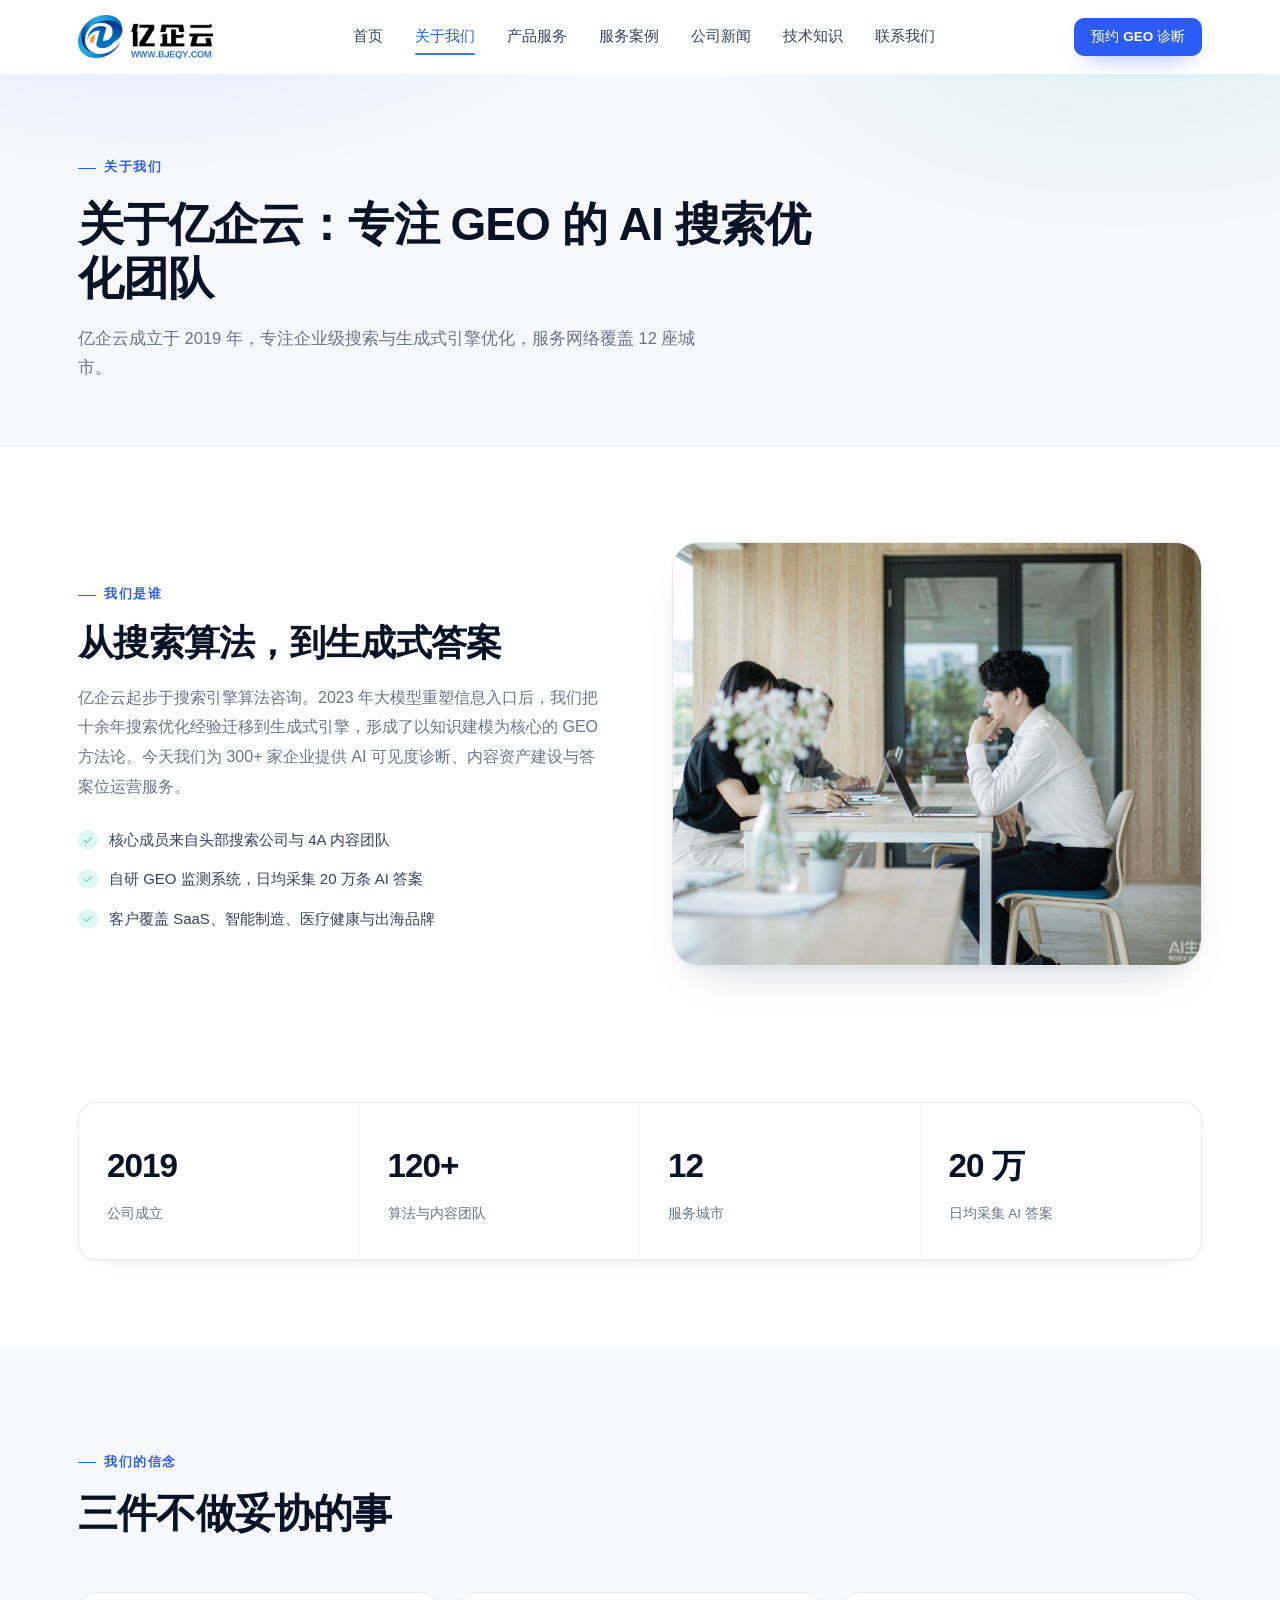
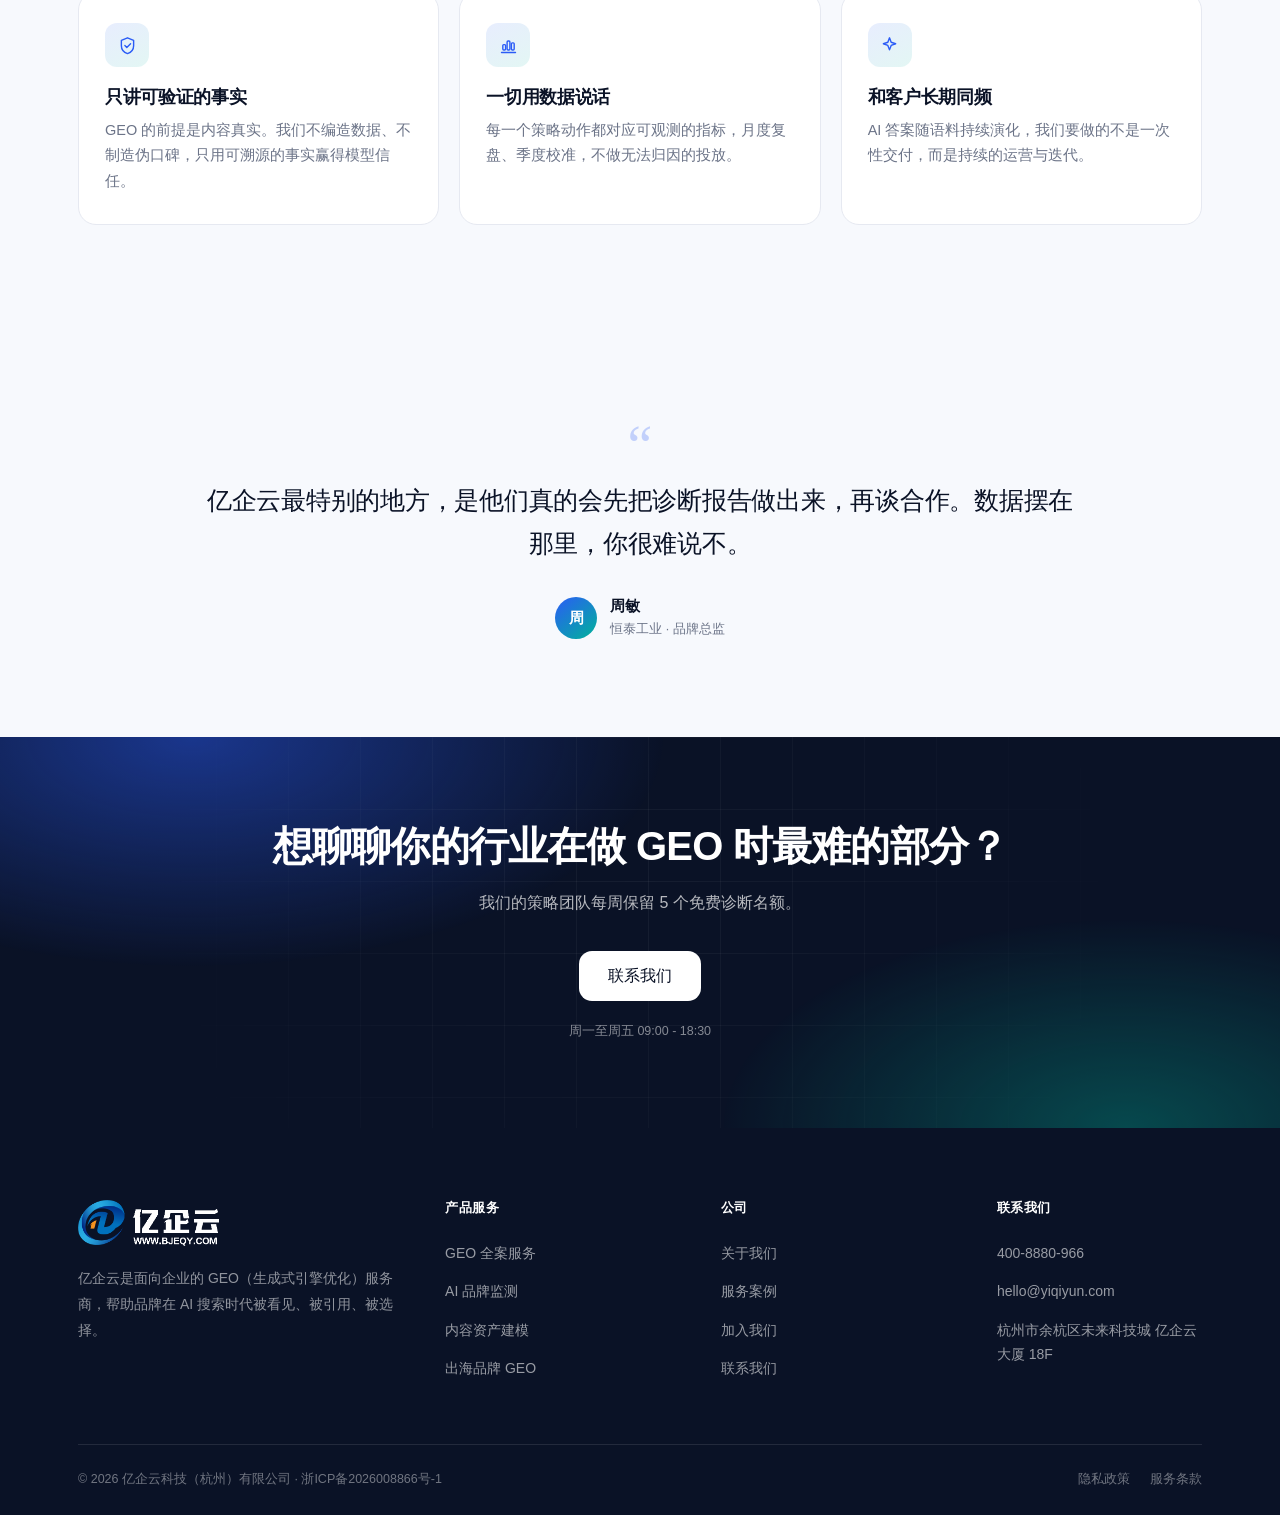
==== about/index.html @ 998fae6c "亿企云官网静态化版本（GitHub Pages 部署）" ====
<!DOCTYPE html>
<html lang="zh-CN" style="--primary: #2B5CF6; --accent: #00B39A;"><head>
<meta charset="utf-8">
<meta name="viewport" content="width=device-width, initial-scale=1">
<title>关于亿企云 - 专注 GEO 的 AI 搜索优化团队</title>
<meta name="description" content="亿企云成立于 2019 年，120+ 算法与内容专家，服务 300+ 企业与 12 座城市，自研 GEO 监测系统日均采集 20 万条 AI 答案。">
<meta name="theme-color" content="#0A1226">
<link rel="icon" type="image/png" href="../assets/img/favicon.png">
<link rel="apple-touch-icon" href="../assets/img/logo-mark.png">
<link rel="stylesheet" href="../assets/css/site.css">
<script src="../assets/js/base.js"></script>
<link rel="canonical" href="https://__GH_HOST__/yiqiyun-site/about/"><meta name="robots" content="index,follow,max-image-preview:large"><meta name="keywords" content="亿企云,GEO团队,AI搜索优化公司,生成式引擎优化服务商"><meta property="og:title" content="关于亿企云 - 专注 GEO 的 AI 搜索优化团队"><meta property="og:description" content="亿企云成立于 2019 年，120+ 算法与内容专家，服务 300+ 企业与 12 座城市，自研 GEO 监测系统日均采集 20 万条 AI 答案。"><meta property="og:type" content="website"><meta property="og:url" content="https://__GH_HOST__/yiqiyun-site/about/"><meta property="og:site_name" content="亿企云"><meta property="og:image" content="https://__GH_HOST__/yiqiyun-site/assets/img/logo-color.png"><meta name="twitter:card" content="summary_large_image"><script id="jsonld-org" type="application/ld+json">{"@context":"https://schema.org","@type":"Organization","@id":"https://__GH_HOST__/yiqiyun-site/#organization","name":"亿企云","url":"https://__GH_HOST__/yiqiyun-site/","logo":"https://__GH_HOST__/yiqiyun-site/assets/img/logo-mark.png","description":"亿企云是面向企业的 GEO（生成式引擎优化）服务商，帮助品牌在 AI 搜索时代被看见、被引用、被选择。","contactPoint":[{"@type":"ContactPoint","telephone":"+4008880966","contactType":"customer service","availableLanguage":["zh-CN"]}],"email":"hello@yiqiyun.com","address":{"@type":"PostalAddress","streetAddress":"杭州市余杭区未来科技城 亿企云大厦 18F","addressCountry":"CN"}}</script><script id="jsonld-breadcrumb" type="application/ld+json">{"@context":"https://schema.org","@type":"BreadcrumbList","itemListElement":[{"@type":"ListItem","position":1,"name":"首页","item":"https://__GH_HOST__/yiqiyun-site/"},{"@type":"ListItem","position":2,"name":"关于我们","item":"https://__GH_HOST__/yiqiyun-site/about/"}]}</script></head>
<body data-page="about">
  <div id="header"><header class="site-header" id="siteHeader">
      <div class="wrap header-inner">
        <a class="brand" href="/"><img class="brand-logo" src="/assets/img/logo-color.png" alt="亿企云"></a>
        <nav class="nav"><a href="/" class="">首页</a><a href="/about/" class="is-active">关于我们</a><a href="/services/" class="">产品服务</a><a href="/cases/" class="">服务案例</a><a href="/news/" class="">公司新闻</a><a href="/knowledge/" class="">技术知识</a><a href="/contact/" class="">联系我们</a></nav>
        <div class="header-cta">
          <a class="btn btn-primary btn-sm" href="/contact/">预约 GEO 诊断</a>
          <button class="nav-toggle" id="navToggle" aria-label="菜单"><span></span><span></span><span></span></button>
        </div>
      </div>
    </header>
    <div class="mobile-nav" id="mobileNav"><a href="/" class="">首页</a><a href="/about/" class="is-active">关于我们</a><a href="/services/" class="">产品服务</a><a href="/cases/" class="">服务案例</a><a href="/news/" class="">公司新闻</a><a href="/knowledge/" class="">技术知识</a><a href="/contact/" class="">联系我们</a></div></div>
  <main id="blocks"><section data-block-id="11" class="blk pagehead" data-type="pageHeader">
        <div class="wrap">
          <span class="eyebrow">关于我们</span>
          <h1>关于亿企云：专注 GEO 的 AI 搜索优化团队</h1>
          <p>亿企云成立于 2019 年，专注企业级搜索与生成式引擎优化，服务网络覆盖 12 座城市。</p>
        </div>
      </section><section data-block-id="12" class="blk section" data-type="textImage">
        <div class="wrap">
          <div class="split reveal is-reverse in">
            <div class="text">
              <span class="eyebrow">我们是谁</span>
              <h2>从搜索算法，到生成式答案</h2>
              <p class="body">亿企云起步于搜索引擎算法咨询。2023 年大模型重塑信息入口后，我们把十余年搜索优化经验迁移到生成式引擎，形成了以知识建模为核心的 GEO 方法论。今天我们为 300+ 家企业提供 AI 可见度诊断、内容资产建设与答案位运营服务。</p>
              <ul class="checks"><li><span class="tick"><svg class="" viewBox="0 0 24 24" fill="none" stroke="currentColor" stroke-width="1.6" stroke-linecap="round" stroke-linejoin="round" aria-hidden="true"><path d="m5 12.6 4.6 4.4L19 7.6"></path></svg></span><span>核心成员来自头部搜索公司与 4A 内容团队</span></li><li><span class="tick"><svg class="" viewBox="0 0 24 24" fill="none" stroke="currentColor" stroke-width="1.6" stroke-linecap="round" stroke-linejoin="round" aria-hidden="true"><path d="m5 12.6 4.6 4.4L19 7.6"></path></svg></span><span>自研 GEO 监测系统，日均采集 20 万条 AI 答案</span></li><li><span class="tick"><svg class="" viewBox="0 0 24 24" fill="none" stroke="currentColor" stroke-width="1.6" stroke-linecap="round" stroke-linejoin="round" aria-hidden="true"><path d="m5 12.6 4.6 4.4L19 7.6"></path></svg></span><span>客户覆盖 SaaS、智能制造、医疗健康与出海品牌</span></li></ul>
              
            </div>
            <div class="media"><img src="/assets/img/about.jpg" alt="从搜索算法，到生成式答案" loading="lazy" decoding="async"></div>
          </div>
        </div>
      </section><section data-block-id="13" class="blk metrics"><div class="wrap"><div class="metrics-grid reveal in">
          <div class="m"><div class="v">2019</div><div class="l">公司成立</div></div><div class="m"><div class="v">120+</div><div class="l">算法与内容团队</div></div><div class="m"><div class="v">12</div><div class="l">服务城市</div></div><div class="m"><div class="v">20 万</div><div class="l">日均采集 AI 答案</div></div>
        </div></div></section><section data-block-id="14" class="blk section section--soft" data-type="features">
        <div class="wrap">
          <div class="section-head reveal in">
      <span class="eyebrow">我们的信念</span>
      <h2 class="section-title">三件不做妥协的事</h2>
      
    </div>
          <div class="feature-grid reveal in" data-cols="3">
            <div class="card">
              <div class="ic-box"><svg class="" viewBox="0 0 24 24" fill="none" stroke="currentColor" stroke-width="1.6" stroke-linecap="round" stroke-linejoin="round" aria-hidden="true"><path d="M12 3.2l7 3v6c0 4.2-2.9 7.6-7 9-4.1-1.4-7-4.8-7-9v-6l7-3Z"></path><path d="m9 12 2.2 2.2L15.5 10"></path></svg></div>
              <h3>只讲可验证的事实</h3>
              <p>GEO 的前提是内容真实。我们不编造数据、不制造伪口碑，只用可溯源的事实赢得模型信任。</p>
            </div><div class="card">
              <div class="ic-box"><svg class="" viewBox="0 0 24 24" fill="none" stroke="currentColor" stroke-width="1.6" stroke-linecap="round" stroke-linejoin="round" aria-hidden="true"><path d="M4 20h16"></path><rect x="5.5" y="11" width="3.2" height="6.2" rx="1.1"></rect><rect x="10.4" y="6.8" width="3.2" height="10.4" rx="1.1"></rect><rect x="15.3" y="9" width="3.2" height="8.2" rx="1.1"></rect></svg></div>
              <h3>一切用数据说话</h3>
              <p>每一个策略动作都对应可观测的指标，月度复盘、季度校准，不做无法归因的投放。</p>
            </div><div class="card">
              <div class="ic-box"><svg class="" viewBox="0 0 24 24" fill="none" stroke="currentColor" stroke-width="1.6" stroke-linecap="round" stroke-linejoin="round" aria-hidden="true"><path d="M12 3.2l1.9 5.1L19 10l-5.1 1.9L12 17l-1.9-5.1L5 10l5.1-1.7L12 3.2Z"></path></svg></div>
              <h3>和客户长期同频</h3>
              <p>AI 答案随语料持续演化，我们要做的不是一次性交付，而是持续的运营与迭代。</p>
            </div>
          </div>
        </div>
      </section><section data-block-id="15" class="blk section section--soft" data-type="testimonial">
        <div class="wrap">
          <div class="quote-block reveal in">
            <div class="mark">“</div>
            <blockquote>亿企云最特别的地方，是他们真的会先把诊断报告做出来，再谈合作。数据摆在那里，你很难说不。</blockquote>
            <div class="who">
              <span class="avatar">周</span>
              <div><div class="n">周敏</div><div class="r">恒泰工业 · 品牌总监</div></div>
            </div>
          </div>
        </div>
      </section><section data-block-id="16" class="blk cta-band" data-type="cta">
        <div class="wrap"><div class="cta-inner reveal in">
          <h2>想聊聊你的行业在做 GEO 时最难的部分？</h2>
          <p>我们的策略团队每周保留 5 个免费诊断名额。</p>
          <div class="act"><a class="btn btn-dark btn-lg" href="/contact/">联系我们</a></div>
          <div class="note">周一至周五 09:00 - 18:30</div>
        </div></div>
      </section></main>
  <div id="footer"><footer class="site-footer">
      <div class="wrap">
        <div class="footer-top">
          <div>
            <a class="brand" href="/">
              <img class="brand-logo brand-logo-footer" src="/assets/img/logo-white.png" alt="亿企云">
            </a>
            <p class="footer-desc">亿企云是面向企业的 GEO（生成式引擎优化）服务商，帮助品牌在 AI 搜索时代被看见、被引用、被选择。</p>
          </div>
          <div class="footer-col">
            <h4>产品服务</h4>
            <a href="/services/">GEO 全案服务</a><a href="/services/">AI 品牌监测</a><a href="/services/">内容资产建模</a><a href="/services/">出海品牌 GEO</a>
          </div><div class="footer-col">
            <h4>公司</h4>
            <a href="/about/">关于我们</a><a href="/cases/">服务案例</a><a href="/about/">加入我们</a><a href="/contact/">联系我们</a>
          </div>
          <div class="footer-col">
            <h4>联系我们</h4>
            <span>400-8880-966</span>
            <span>hello@yiqiyun.com</span>
            <span>杭州市余杭区未来科技城 亿企云大厦 18F</span>
          </div>
        </div>
        <div class="footer-bottom">
          <span>© 2026 亿企云科技（杭州）有限公司  · 浙ICP备2026008866号-1</span>
          <div class="links"><a href="#">隐私政策</a><a href="#">服务条款</a></div>
        </div>
      </div>
    </footer></div>
  <script src="../assets/js/data-static.js"></script>
  <script src="../assets/js/cloud.js"></script>
  <script src="../assets/js/blocks.js"></script>
  <script src="../assets/js/site.js"></script>


</body></html>
---- assets/css/site.css ----
/* 亿企云 · 站点样式
   Design tokens → layout → components → blocks → responsive */

*, *::before, *::after { box-sizing: border-box; }

:root {
  --primary: #2B5CF6;
  --accent: #00B39A;
  --ink: #0A1226;
  --ink-2: #39425A;
  --ink-3: #6C7488;
  --ink-4: #9AA1B2;
  --line: #E6E9F1;
  --line-2: #EFF2F8;
  --bg: #FFFFFF;
  --bg-2: #F7F9FD;
  --bg-3: #0A1226;
  --radius: 18px;
  --radius-sm: 12px;
  --radius-lg: 26px;
  --shadow-sm: 0 1px 2px rgba(10, 18, 38, .04), 0 8px 24px -16px rgba(10, 18, 38, .16);
  --shadow-md: 0 2px 6px rgba(10, 18, 38, .04), 0 24px 48px -28px rgba(10, 18, 38, .24);
  --maxw: 1180px;
  --ease: cubic-bezier(.22, .61, .36, 1);
  --font: -apple-system, BlinkMacSystemFont, "Segoe UI", "PingFang SC", "HarmonyOS Sans SC", "Hiragino Sans GB", "Microsoft YaHei", "Source Han Sans SC", sans-serif;
}

html { -webkit-text-size-adjust: 100%; scroll-behavior: smooth; }

body {
  margin: 0;
  font-family: var(--font);
  color: var(--ink);
  background: var(--bg);
  font-size: 16px;
  line-height: 1.75;
  -webkit-font-smoothing: antialiased;
  text-rendering: optimizeLegibility;
}

img { max-width: 100%; display: block; }
a { color: inherit; text-decoration: none; }
button { font-family: inherit; }
h1, h2, h3, h4 { margin: 0; font-weight: 600; letter-spacing: -.02em; line-height: 1.18; }
p { margin: 0; }
ul { margin: 0; padding: 0; list-style: none; }

::selection { background: rgba(43, 92, 246, .16); }

.wrap { width: 100%; max-width: var(--maxw); margin: 0 auto; padding: 0 28px; }

/* ---------- header ---------- */
.site-header {
  position: fixed; top: 0; left: 0; right: 0; z-index: 90;
  height: 74px;
  display: flex; align-items: center;
  background: rgba(255, 255, 255, .72);
  backdrop-filter: saturate(180%) blur(18px);
  -webkit-backdrop-filter: saturate(180%) blur(18px);
  border-bottom: 1px solid transparent;
  transition: border-color .3s var(--ease), background .3s var(--ease), height .3s var(--ease);
}
.site-header.is-scrolled { border-bottom-color: var(--line); height: 66px; }
.header-inner { display: flex; align-items: center; justify-content: space-between; gap: 24px; width: 100%; }

.brand { display: flex; align-items: center; gap: 11px; }
.brand-logo { height: 44px; width: auto; display: block; }
@media (max-width: 640px) { .brand-logo { height: 34px; } }
.brand-mark {
  width: 36px; height: 36px; border-radius: 11px; flex: 0 0 auto;
  display: grid; place-items: center;
  background: linear-gradient(135deg, var(--primary), #5C86FF 55%, var(--accent));
  color: #fff; font-size: 17px; font-weight: 700; letter-spacing: -.04em;
  box-shadow: 0 6px 18px -8px rgba(43, 92, 246, .8);
}
.brand-mark img { width: 100%; height: 100%; object-fit: cover; border-radius: 11px; }
.brand-text { display: flex; flex-direction: column; line-height: 1.2; }
.brand-name { font-size: 17px; font-weight: 650; letter-spacing: .01em; }
.brand-sub { font-size: 10.5px; letter-spacing: .22em; color: var(--ink-4); text-transform: uppercase; }

.nav { display: flex; align-items: center; gap: 4px; }
.nav a {
  position: relative; padding: 8px 14px; border-radius: 9px;
  font-size: 14.5px; color: var(--ink-2); transition: color .2s, background .2s;
}
.nav a:hover { color: var(--ink); background: rgba(10, 18, 38, .045); }
.nav a.is-active { color: var(--primary); font-weight: 550; }
.nav a.is-active::after {
  content: ""; position: absolute; left: 14px; right: 14px; bottom: 2px; height: 2px;
  background: var(--primary); border-radius: 2px; opacity: .85;
}
.header-cta { display: flex; align-items: center; gap: 10px; }

.btn {
  --btn-bg: var(--primary);
  display: inline-flex; align-items: center; justify-content: center; gap: 8px;
  height: 44px; padding: 0 22px; border-radius: 11px; border: 1px solid transparent;
  font-size: 14.5px; font-weight: 550; cursor: pointer; white-space: nowrap;
  transition: transform .2s var(--ease), box-shadow .25s var(--ease), background .2s, color .2s, border-color .2s;
}
.btn svg { width: 16px; height: 16px; }
.btn-primary {
  background: var(--primary); color: #fff;
  box-shadow: 0 10px 24px -14px color-mix(in srgb, var(--primary) 90%, transparent);
}
.btn-primary:hover { transform: translateY(-1px); box-shadow: 0 14px 30px -14px color-mix(in srgb, var(--primary) 90%, transparent); filter: brightness(1.05); }
.btn-ghost { background: #fff; color: var(--ink); border-color: var(--line); }
.btn-ghost:hover { border-color: #C9D1E4; transform: translateY(-1px); box-shadow: var(--shadow-sm); }
.btn-dark { background: #fff; color: var(--ink); }
.btn-dark:hover { transform: translateY(-1px); }
.btn-sm { height: 38px; padding: 0 16px; font-size: 13.5px; border-radius: 10px; }
.btn-lg { height: 50px; padding: 0 28px; font-size: 15.5px; border-radius: 13px; }

.nav-toggle { display: none; width: 40px; height: 40px; border-radius: 10px; border: 1px solid var(--line); background: #fff; }
.nav-toggle span { display: block; width: 16px; height: 1.5px; background: var(--ink); margin: 4px auto; border-radius: 2px; transition: .25s; }

.mobile-nav {
  position: fixed; inset: 74px 0 auto 0; z-index: 89;
  background: #fff; border-bottom: 1px solid var(--line);
  padding: 12px 28px 24px; display: none;
}
.mobile-nav a { display: block; padding: 13px 0; border-bottom: 1px solid var(--line-2); font-size: 16px; color: var(--ink-2); }
.mobile-nav.is-open { display: block; }

/* ---------- page shell ---------- */
main { padding-top: 74px; min-height: 60vh; }

.blk { position: relative; }
.section { padding: 96px 0; }
.section--tight { padding: 64px 0; }
.section--soft { background: var(--bg-2); }

.eyebrow {
  display: inline-flex; align-items: center; gap: 8px;
  font-size: 12.5px; font-weight: 600; letter-spacing: .12em; text-transform: uppercase;
  color: var(--primary);
}
.eyebrow::before { content: ""; width: 18px; height: 1.5px; background: var(--primary); border-radius: 2px; }

.section-head { max-width: 720px; margin-bottom: 56px; }
.section-head.is-center { margin-left: auto; margin-right: auto; text-align: center; }
.section-head.is-center .eyebrow { justify-content: center; }
.section-title { font-size: clamp(28px, 3.1vw, 40px); margin-top: 16px; }
.section-desc { margin-top: 16px; color: var(--ink-3); font-size: 16.5px; line-height: 1.8; }

.grad {
  background: linear-gradient(100deg, var(--primary) 10%, #6E8CFF 45%, var(--accent) 92%);
  -webkit-background-clip: text; background-clip: text; color: transparent;
}

/* ---------- page header ---------- */
.pagehead {
  padding: 76px 0 64px;
  background:
    radial-gradient(720px 320px at 12% -30%, rgba(43, 92, 246, .10), transparent 70%),
    radial-gradient(620px 300px at 88% -10%, rgba(0, 179, 154, .10), transparent 70%),
    var(--bg-2);
  border-bottom: 1px solid var(--line-2);
}
.pagehead h1 { font-size: clamp(30px, 4vw, 46px); margin-top: 18px; max-width: 760px; }
.pagehead p { margin-top: 18px; color: var(--ink-3); font-size: 16.5px; max-width: 640px; }

/* ---------- hero ---------- */
.hero {
  padding: 92px 0 96px;
  overflow: hidden;
  background:
    radial-gradient(900px 480px at 78% -12%, rgba(43, 92, 246, .13), transparent 68%),
    radial-gradient(700px 420px at 6% 8%, rgba(0, 179, 154, .10), transparent 66%),
    linear-gradient(180deg, #FBFCFF 0%, #FFFFFF 72%);
}
.hero::before {
  content: ""; position: absolute; inset: 0;
  background-image: linear-gradient(to right, rgba(10, 18, 38, .045) 1px, transparent 1px),
                    linear-gradient(to bottom, rgba(10, 18, 38, .045) 1px, transparent 1px);
  background-size: 68px 68px;
  mask-image: radial-gradient(circle at 50% 0%, #000 0%, transparent 72%);
  -webkit-mask-image: radial-gradient(circle at 50% 0%, #000 0%, transparent 72%);
  pointer-events: none;
}
.hero-grid { position: relative; display: grid; grid-template-columns: 1.04fr .96fr; gap: 56px; align-items: center; }
.hero-copy { max-width: 600px; }

.pill {
  display: inline-flex; align-items: center; gap: 9px;
  height: 32px; padding: 0 14px 0 10px; border-radius: 999px;
  background: #fff; border: 1px solid var(--line); box-shadow: var(--shadow-sm);
  font-size: 12.5px; font-weight: 550; color: var(--ink-2); letter-spacing: .02em;
}
.pill i {
  width: 7px; height: 7px; border-radius: 50%; background: var(--accent);
  box-shadow: 0 0 0 4px rgba(0, 179, 154, .14);
}

.hero h1 { font-size: clamp(36px, 5vw, 62px); margin: 24px 0 0; letter-spacing: -.032em; }
.hero h1 .grad { display: inline-block; }
.hero .lead { margin-top: 22px; font-size: 17.5px; line-height: 1.8; color: var(--ink-3); max-width: 540px; }
.hero-actions { display: flex; flex-wrap: wrap; gap: 12px; margin-top: 34px; }
.hero-tags { display: flex; flex-wrap: wrap; gap: 20px; margin-top: 34px; }
.hero-tags li { display: flex; align-items: center; gap: 7px; font-size: 13.5px; color: var(--ink-3); }
.hero-tags svg { width: 15px; height: 15px; color: var(--accent); }

.hero-art { position: relative; }
.hero-art .frame {
  position: relative; border-radius: var(--radius-lg); overflow: hidden;
  border: 1px solid rgba(255, 255, 255, .7);
  box-shadow: 0 40px 80px -50px rgba(10, 18, 38, .5), 0 2px 10px rgba(10, 18, 38, .05);
  background: linear-gradient(160deg, #EDF1FF, #E6F7F4);
  aspect-ratio: 4 / 3.35;
}
.hero-art .frame img { width: 100%; height: 100%; object-fit: cover; }
.hero-art .float {
  position: absolute; background: rgba(255, 255, 255, .92); backdrop-filter: blur(10px);
  border: 1px solid rgba(255, 255, 255, .9); border-radius: 14px; padding: 12px 15px;
  box-shadow: var(--shadow-md); display: flex; gap: 11px; align-items: center;
}
.hero-art .float .k { font-size: 11px; color: var(--ink-4); letter-spacing: .02em; }
.hero-art .float .v { font-size: 15px; font-weight: 650; letter-spacing: -.01em; }
.hero-art .float .dot { width: 34px; height: 34px; border-radius: 10px; display: grid; place-items: center; background: rgba(43, 92, 246, .1); color: var(--primary); }
.hero-art .float .dot svg { width: 17px; height: 17px; }
.hero-art .float-a { left: -22px; bottom: 34px; }
.hero-art .float-b { right: -14px; top: 30px; }

.hero.is-centered { text-align: center; }
.hero.is-centered .hero-copy { margin: 0 auto; max-width: 780px; }
.hero.is-centered .hero .lead { margin-left: auto; margin-right: auto; }
.hero.is-centered .hero-actions, .hero.is-centered .hero-tags { justify-content: center; }

/* ---------- metrics ---------- */
.metrics { padding: 40px 0 88px; }
.metrics-grid {
  display: grid; grid-template-columns: repeat(4, 1fr);
  border: 1px solid var(--line); border-radius: var(--radius); background: #fff;
  box-shadow: var(--shadow-sm); overflow: hidden;
}
.metrics-grid .m { padding: 34px 28px; border-right: 1px solid var(--line-2); }
.metrics-grid .m:last-child { border-right: 0; }
.metrics-grid .v { font-size: clamp(26px, 2.6vw, 34px); font-weight: 650; letter-spacing: -.03em; font-variant-numeric: tabular-nums; }
.metrics-grid .l { margin-top: 6px; font-size: 13.5px; color: var(--ink-3); }

/* ---------- features ---------- */
.feature-grid { display: grid; gap: 20px; grid-template-columns: repeat(3, 1fr); }
.feature-grid[data-cols="2"] { grid-template-columns: repeat(2, 1fr); }
.feature-grid[data-cols="4"] { grid-template-columns: repeat(4, 1fr); }
.card {
  padding: 30px 26px; border-radius: var(--radius); border: 1px solid var(--line);
  background: #fff; transition: transform .3s var(--ease), box-shadow .3s var(--ease), border-color .3s;
}
.card:hover { transform: translateY(-4px); box-shadow: var(--shadow-md); border-color: #DCE3F2; }
.card .ic-box {
  width: 44px; height: 44px; border-radius: 12px; display: grid; place-items: center;
  background: linear-gradient(150deg, rgba(43, 92, 246, .11), rgba(0, 179, 154, .11));
  color: var(--primary); margin-bottom: 20px;
}
.card .ic-box svg { width: 21px; height: 21px; }
.card h3 { font-size: 17.5px; }
.card p { margin-top: 10px; color: var(--ink-3); font-size: 14.5px; line-height: 1.75; }

/* ---------- text + image ---------- */
.split { display: grid; grid-template-columns: 1fr 1fr; gap: 64px; align-items: center; }
.split .media {
  border-radius: var(--radius-lg); overflow: hidden; border: 1px solid var(--line);
  background: linear-gradient(160deg, #EEF2FF, #E7F7F3); aspect-ratio: 5 / 4;
  box-shadow: var(--shadow-md);
}
.split .media img { width: 100%; height: 100%; object-fit: cover; }
.split h2 { font-size: clamp(26px, 2.9vw, 36px); margin-top: 16px; }
.split .body { margin-top: 18px; color: var(--ink-3); font-size: 16px; line-height: 1.85; }
.split .checks { margin-top: 26px; display: grid; gap: 13px; }
.split .checks li { display: flex; gap: 11px; align-items: flex-start; font-size: 15px; color: var(--ink-2); }
.split .checks .tick {
  flex: 0 0 auto; width: 20px; height: 20px; border-radius: 50%; margin-top: 3px;
  display: grid; place-items: center; background: rgba(0, 179, 154, .12); color: var(--accent);
}
.split .checks .tick svg { width: 12px; height: 12px; }
.split .foot { margin-top: 30px; }
.split.is-reverse .media { order: 2; }

/* ---------- process ---------- */
.steps { display: grid; grid-template-columns: repeat(4, 1fr); gap: 22px; counter-reset: st; }
.step { position: relative; padding: 28px 24px; border-radius: var(--radius); background: #fff; border: 1px solid var(--line); }
.step .num {
  width: 34px; height: 34px; border-radius: 10px; display: grid; place-items: center;
  font-size: 13.5px; font-weight: 650; color: #fff; background: var(--ink); margin-bottom: 18px;
  font-variant-numeric: tabular-nums;
}
.step:nth-child(2) .num { background: color-mix(in srgb, var(--ink) 82%, var(--primary)); }
.step:nth-child(3) .num { background: color-mix(in srgb, var(--ink) 62%, var(--primary)); }
.step:nth-child(4) .num { background: var(--primary); }
.step h3 { font-size: 16px; }
.step p { margin-top: 9px; font-size: 14px; color: var(--ink-3); line-height: 1.7; }

/* ---------- cases ---------- */
.case-grid { display: grid; grid-template-columns: repeat(3, 1fr); gap: 22px; }
.case {
  border-radius: var(--radius); border: 1px solid var(--line); background: #fff; overflow: hidden;
  display: flex; flex-direction: column; transition: transform .3s var(--ease), box-shadow .3s var(--ease), border-color .3s;
}
.case:hover { transform: translateY(-4px); box-shadow: var(--shadow-md); border-color: #DCE3F2; }
.case .cover {
  position: relative; aspect-ratio: 16 / 9.4; overflow: hidden;
  background: linear-gradient(135deg, #E8EDFF, #E3F6F2);
  display: grid; place-items: center;
}
.case .cover img { width: 100%; height: 100%; object-fit: cover; }
.case .cover .initial { font-size: 44px; font-weight: 700; letter-spacing: -.05em; color: rgba(43, 92, 246, .3); }
.case .cover .tagchip {
  position: absolute; left: 14px; top: 14px; height: 26px; padding: 0 11px; border-radius: 999px;
  background: rgba(255, 255, 255, .92); backdrop-filter: blur(8px);
  font-size: 11.5px; font-weight: 600; color: var(--ink-2); display: inline-flex; align-items: center;
  letter-spacing: .02em;
}
.case .body { padding: 22px 22px 24px; display: flex; flex-direction: column; flex: 1; }
.case h3 { font-size: 17px; }
.case p { margin-top: 9px; font-size: 14px; color: var(--ink-3); line-height: 1.7; flex: 1; }
.case .metric { display: flex; align-items: baseline; gap: 9px; margin-top: 20px; padding-top: 18px; border-top: 1px solid var(--line-2); }
.case .metric b { font-size: 22px; letter-spacing: -.02em; color: var(--primary); font-variant-numeric: tabular-nums; }
.case .metric span { font-size: 12.5px; color: var(--ink-4); }

/* ---------- 文章列表 ---------- */
.article-grid { display: grid; grid-template-columns: repeat(3, 1fr); gap: 22px; }
.article-card {
  border-radius: var(--radius); border: 1px solid var(--line); background: #fff; overflow: hidden;
  display: flex; flex-direction: column; transition: transform .3s var(--ease), box-shadow .3s var(--ease), border-color .3s;
}
.article-card:hover { transform: translateY(-4px); box-shadow: var(--shadow-md); border-color: #DCE3F2; }
.article-card .ac-cover {
  position: relative; aspect-ratio: 16 / 9; overflow: hidden;
  background: linear-gradient(135deg, #E8EDFF, #E3F6F2);
  display: grid; place-items: center;
}
.article-card .ac-cover img { width: 100%; height: 100%; object-fit: cover; transition: transform .5s var(--ease); }
.article-card:hover .ac-cover img { transform: scale(1.04); }
.article-card .ac-ph { font-size: 15px; font-weight: 650; letter-spacing: .08em; color: rgba(43, 92, 246, .45); }
.article-card .ac-body { padding: 20px 22px 22px; display: flex; flex-direction: column; flex: 1; }
.ac-meta { display: flex; align-items: center; gap: 10px; }
.ac-tag {
  height: 24px; padding: 0 10px; border-radius: 999px; display: inline-flex; align-items: center;
  background: rgba(43, 92, 246, .08); color: var(--primary); font-size: 11.5px; font-weight: 600;
}
.ac-date { font-size: 12px; color: var(--ink-4); font-variant-numeric: tabular-nums; }
.article-card .ac-title { margin-top: 12px; font-size: 16.5px; line-height: 1.5; }
.article-card .ac-sum { margin-top: 8px; font-size: 13.5px; color: var(--ink-3); line-height: 1.75; flex: 1;
  display: -webkit-box; -webkit-line-clamp: 2; -webkit-box-orient: vertical; overflow: hidden; }
.ac-more { display: inline-flex; align-items: center; gap: 6px; margin-top: 16px; font-size: 13px; font-weight: 600; color: var(--primary); }
.ac-more svg { width: 15px; height: 15px; transition: transform .25s var(--ease); }
.article-card:hover .ac-more svg { transform: translateX(3px); }

/* ---------- 文章详情页 ---------- */
.article-page { padding: 64px 0 96px; }
.wrap-narrow { max-width: 780px; }
.crumb a { font-size: 13.5px; color: var(--ink-3); transition: color .2s; }
.crumb a:hover { color: var(--primary); }
.article-page .ac-meta { margin-top: 26px; }
.ap-title { margin-top: 14px; font-size: clamp(24px, 3.4vw, 34px); line-height: 1.32; letter-spacing: -.015em; }
.ap-sum { margin-top: 16px; font-size: 15.5px; color: var(--ink-3); line-height: 1.85; padding: 14px 18px; border-left: 3px solid var(--primary); background: #F6F8FE; border-radius: 0 12px 12px 0; }
.ap-cover { margin: 30px 0 6px; border-radius: var(--radius); overflow: hidden; border: 1px solid var(--line); }
.ap-cover img { width: 100%; display: block; }
.ap-body { margin-top: 22px; }
.ap-body p { font-size: 15.5px; line-height: 1.95; color: var(--ink-2); margin-top: 18px; }
.ap-foot { margin-top: 52px; padding-top: 32px; border-top: 1px solid var(--line-2); }

/* ---------- logos ---------- */
.logos { padding: 72px 0; border-top: 1px solid var(--line-2); }
.logos .lg-title { text-align: center; color: var(--ink-3); font-size: 14px; }
.logo-row { display: flex; flex-wrap: wrap; justify-content: center; gap: 12px; margin-top: 32px; }
.logo-row .lg {
  height: 46px; padding: 0 24px; display: inline-flex; align-items: center; border-radius: 12px;
  border: 1px solid var(--line); background: #fff; color: var(--ink-2);
  font-size: 14px; font-weight: 550; letter-spacing: .02em; opacity: .82;
  transition: opacity .25s, transform .25s var(--ease), border-color .25s;
}
.logo-row .lg:hover { opacity: 1; transform: translateY(-2px); border-color: #D8E0F0; }

/* ---------- testimonial ---------- */
.quote-block { text-align: center; max-width: 880px; margin: 0 auto; }
.quote-block .mark { font-size: 56px; line-height: 1; color: color-mix(in srgb, var(--primary) 26%, transparent); font-family: Georgia, serif; }
.quote-block blockquote { margin: 6px 0 0; font-size: clamp(19px, 2.2vw, 25px); line-height: 1.7; letter-spacing: -.01em; color: var(--ink); font-weight: 500; }
.quote-block .who { margin-top: 30px; display: flex; align-items: center; justify-content: center; gap: 13px; }
.quote-block .avatar {
  width: 42px; height: 42px; border-radius: 50%; display: grid; place-items: center;
  background: linear-gradient(140deg, var(--primary), var(--accent)); color: #fff; font-weight: 600; font-size: 15px;
}
.quote-block .who .n { font-size: 14.5px; font-weight: 600; text-align: left; }
.quote-block .who .r { font-size: 12.5px; color: var(--ink-3); text-align: left; }

/* ---------- faq ---------- */
.faq-list { max-width: 820px; margin: 0 auto; border-top: 1px solid var(--line); }
.faq-item { border-bottom: 1px solid var(--line); }
.faq-item summary {
  list-style: none; cursor: pointer; padding: 24px 40px 24px 0; position: relative;
  font-size: 16.5px; font-weight: 550; letter-spacing: -.01em; transition: color .2s;
}
.faq-item summary::-webkit-details-marker { display: none; }
.faq-item summary:hover { color: var(--primary); }
.faq-item summary::after {
  content: ""; position: absolute; right: 6px; top: 50%; width: 9px; height: 9px;
  border-right: 1.6px solid var(--ink-4); border-bottom: 1.6px solid var(--ink-4);
  transform: translateY(-70%) rotate(45deg); transition: transform .25s var(--ease);
}
.faq-item[open] summary::after { transform: translateY(-30%) rotate(-135deg); }
.faq-item .a { padding: 0 0 26px; color: var(--ink-3); font-size: 15px; line-height: 1.85; max-width: 700px; }

/* ---------- cta ---------- */
.cta-band { background: var(--bg-3); color: #fff; overflow: hidden; position: relative; }
.cta-band::before {
  content: ""; position: absolute; inset: 0;
  background:
    radial-gradient(700px 340px at 15% 0%, rgba(43, 92, 246, .55), transparent 68%),
    radial-gradient(620px 320px at 88% 100%, rgba(0, 179, 154, .38), transparent 66%);
  opacity: .9;
}
.cta-band::after {
  content: ""; position: absolute; inset: 0;
  background-image: linear-gradient(to right, rgba(255, 255, 255, .05) 1px, transparent 1px),
                    linear-gradient(to bottom, rgba(255, 255, 255, .05) 1px, transparent 1px);
  background-size: 72px 72px;
  mask-image: radial-gradient(circle at 50% 40%, #000, transparent 76%);
  -webkit-mask-image: radial-gradient(circle at 50% 40%, #000, transparent 76%);
}
.cta-inner { position: relative; text-align: center; padding: 86px 0; }
.cta-inner h2 { font-size: clamp(26px, 3.2vw, 40px); color: #fff; max-width: 760px; margin: 0 auto; }
.cta-inner p { margin: 18px auto 0; color: rgba(255, 255, 255, .7); font-size: 16px; max-width: 560px; }
.cta-inner .act { margin-top: 34px; display: flex; justify-content: center; gap: 12px; flex-wrap: wrap; }
.cta-inner .note { margin-top: 20px; font-size: 12.5px; color: rgba(255, 255, 255, .5); }

/* ---------- contact ---------- */
.contact-grid { display: grid; grid-template-columns: .92fr 1.08fr; gap: 56px; align-items: start; }
.contact-list { display: grid; gap: 4px; margin-top: 32px; }
.contact-list .row { display: flex; gap: 16px; padding: 18px 0; border-bottom: 1px solid var(--line-2); align-items: flex-start; }
.contact-list .row:last-child { border-bottom: 0; }
.contact-list .ic { width: 38px; height: 38px; border-radius: 11px; display: grid; place-items: center; background: var(--bg-2); color: var(--primary); flex: 0 0 auto; }
.contact-list .ic svg { width: 18px; height: 18px; }
.contact-list .k { font-size: 12.5px; color: var(--ink-4); letter-spacing: .04em; }
.contact-list .v { font-size: 15.5px; font-weight: 550; margin-top: 2px; word-break: break-all; }

.form-card {
  background: #fff; border: 1px solid var(--line); border-radius: var(--radius-lg);
  padding: 34px; box-shadow: var(--shadow-md);
}
.form-card h3 { font-size: 20px; }
.form-card .fd { margin-top: 8px; font-size: 14px; color: var(--ink-3); }
.form { display: grid; gap: 16px; margin-top: 26px; }
.form .row2 { display: grid; grid-template-columns: 1fr 1fr; gap: 16px; }
.field label { display: block; font-size: 12.5px; color: var(--ink-3); margin-bottom: 7px; letter-spacing: .02em; }
.field input, .field textarea {
  width: 100%; border: 1px solid var(--line); border-radius: 11px; padding: 12px 14px;
  font-family: inherit; font-size: 14.5px; color: var(--ink); background: #FCFDFF;
  transition: border-color .2s, box-shadow .2s, background .2s;
}
.field textarea { resize: vertical; min-height: 104px; line-height: 1.7; }
.field input:focus, .field textarea:focus {
  outline: none; border-color: color-mix(in srgb, var(--primary) 55%, #fff);
  box-shadow: 0 0 0 4px color-mix(in srgb, var(--primary) 12%, transparent); background: #fff;
}
.form-msg { font-size: 13.5px; margin-top: 4px; min-height: 20px; }
.form-msg.ok { color: var(--accent); }
.form-msg.err { color: #D14343; }

/* ---------- richtext ---------- */
.richtext { max-width: 760px; }
.richtext h2 { font-size: clamp(24px, 2.6vw, 32px); }
.richtext p { margin-top: 18px; color: var(--ink-3); font-size: 16px; line-height: 1.9; }

/* ---------- footer ---------- */
.site-footer { background: var(--bg-3); color: rgba(255, 255, 255, .68); padding: 72px 0 0; }
.footer-top { display: grid; grid-template-columns: 1.4fr 1fr 1fr .9fr; gap: 48px; padding-bottom: 56px; }
.site-footer .brand-name { color: #fff; }
.site-footer .brand-sub { color: rgba(255, 255, 255, .4); }
.site-footer .brand-logo-footer { height: 46px; }
.footer-desc { margin-top: 20px; font-size: 14px; line-height: 1.85; max-width: 340px; color: rgba(255, 255, 255, .55); }
.footer-col h4 { font-size: 13px; color: #fff; letter-spacing: .04em; margin-bottom: 18px; font-weight: 600; }
.footer-col a, .footer-col span { display: block; font-size: 14px; color: rgba(255, 255, 255, .58); padding: 7px 0; transition: color .2s; }
.footer-col a:hover { color: #fff; }
.footer-bottom {
  border-top: 1px solid rgba(255, 255, 255, .1); padding: 24px 0;
  display: flex; align-items: center; justify-content: space-between; gap: 16px; flex-wrap: wrap;
  font-size: 12.5px; color: rgba(255, 255, 255, .42);
}
.footer-bottom .links { display: flex; gap: 20px; }
.footer-bottom a:hover { color: #fff; }

/* ---------- loading / error ---------- */
.state-note { padding: 120px 0; text-align: center; color: var(--ink-3); }
.state-note .spin {
  width: 26px; height: 26px; margin: 0 auto 18px; border-radius: 50%;
  border: 2px solid var(--line); border-top-color: var(--primary); animation: spin .8s linear infinite;
}
@keyframes spin { to { transform: rotate(360deg); } }

/* ---------- reveal ---------- */
.reveal { opacity: 0; transform: translateY(18px); transition: opacity .7s var(--ease), transform .7s var(--ease); }
.reveal.in { opacity: 1; transform: none; }

/* ---------- edit mode (iframe) ---------- */
body.yc-edit .blk { outline: 1px dashed transparent; outline-offset: -6px; transition: outline-color .2s, background .2s; }
body.yc-edit .blk:hover { outline-color: rgba(43, 92, 246, .5); background: rgba(43, 92, 246, .015); }
body.yc-edit .blk.is-selected { outline: 1.5px solid var(--primary); outline-offset: -6px; }
body.yc-edit .blk { cursor: pointer; }
body.yc-edit a, body.yc-edit button { pointer-events: none; }

/* ---------- responsive ---------- */
@media (max-width: 1024px) {
  .hero-grid { grid-template-columns: 1fr; gap: 48px; }
  .hero-art { max-width: 560px; }
  .hero-art .float-a { left: 8px; }
  .hero-art .float-b { right: 8px; }
  .feature-grid, .feature-grid[data-cols="4"] { grid-template-columns: repeat(2, 1fr); }
  .case-grid, .article-grid { grid-template-columns: repeat(2, 1fr); }
  .steps { grid-template-columns: repeat(2, 1fr); }
  .split { grid-template-columns: 1fr; gap: 40px; }
  .split.is-reverse .media { order: 0; }
  .contact-grid { grid-template-columns: 1fr; gap: 40px; }
  .footer-top { grid-template-columns: 1fr 1fr; gap: 36px; }
  .metrics-grid { grid-template-columns: repeat(2, 1fr); }
  .metrics-grid .m:nth-child(2) { border-right: 0; }
  .metrics-grid .m:nth-child(1), .metrics-grid .m:nth-child(2) { border-bottom: 1px solid var(--line-2); }
}

@media (max-width: 860px) {
  .nav, .header-cta .btn { display: none; }
  .nav-toggle { display: block; }
  .header-cta { gap: 8px; }
  .header-cta .btn-sm { display: inline-flex; }
}

@media (max-width: 720px) {
  .wrap { padding: 0 20px; }
  .section { padding: 68px 0; }
  .hero { padding: 56px 0 64px; }
  .hero h1 { font-size: clamp(30px, 8.6vw, 40px); }
  .hero .lead { font-size: 16px; }
  .feature-grid, .feature-grid[data-cols="2"], .feature-grid[data-cols="4"], .case-grid, .article-grid, .steps { grid-template-columns: 1fr; }
  .metrics-grid { grid-template-columns: 1fr; }
  .metrics-grid .m { border-right: 0; border-bottom: 1px solid var(--line-2); }
  .metrics-grid .m:last-child { border-bottom: 0; }
  .section-head { margin-bottom: 34px; }
  .cta-inner { padding: 64px 0; }
  .form-card { padding: 24px 20px; }
  .form .row2 { grid-template-columns: 1fr; }
  .footer-top { grid-template-columns: 1fr 1fr; gap: 32px; padding-bottom: 40px; }
  .site-footer { padding-top: 52px; }
  .hero-art .float { display: none; }
  .pagehead { padding: 52px 0 44px; }
  .quote-block blockquote { font-size: 18px; }
  .metrics { padding: 24px 0 64px; }
}
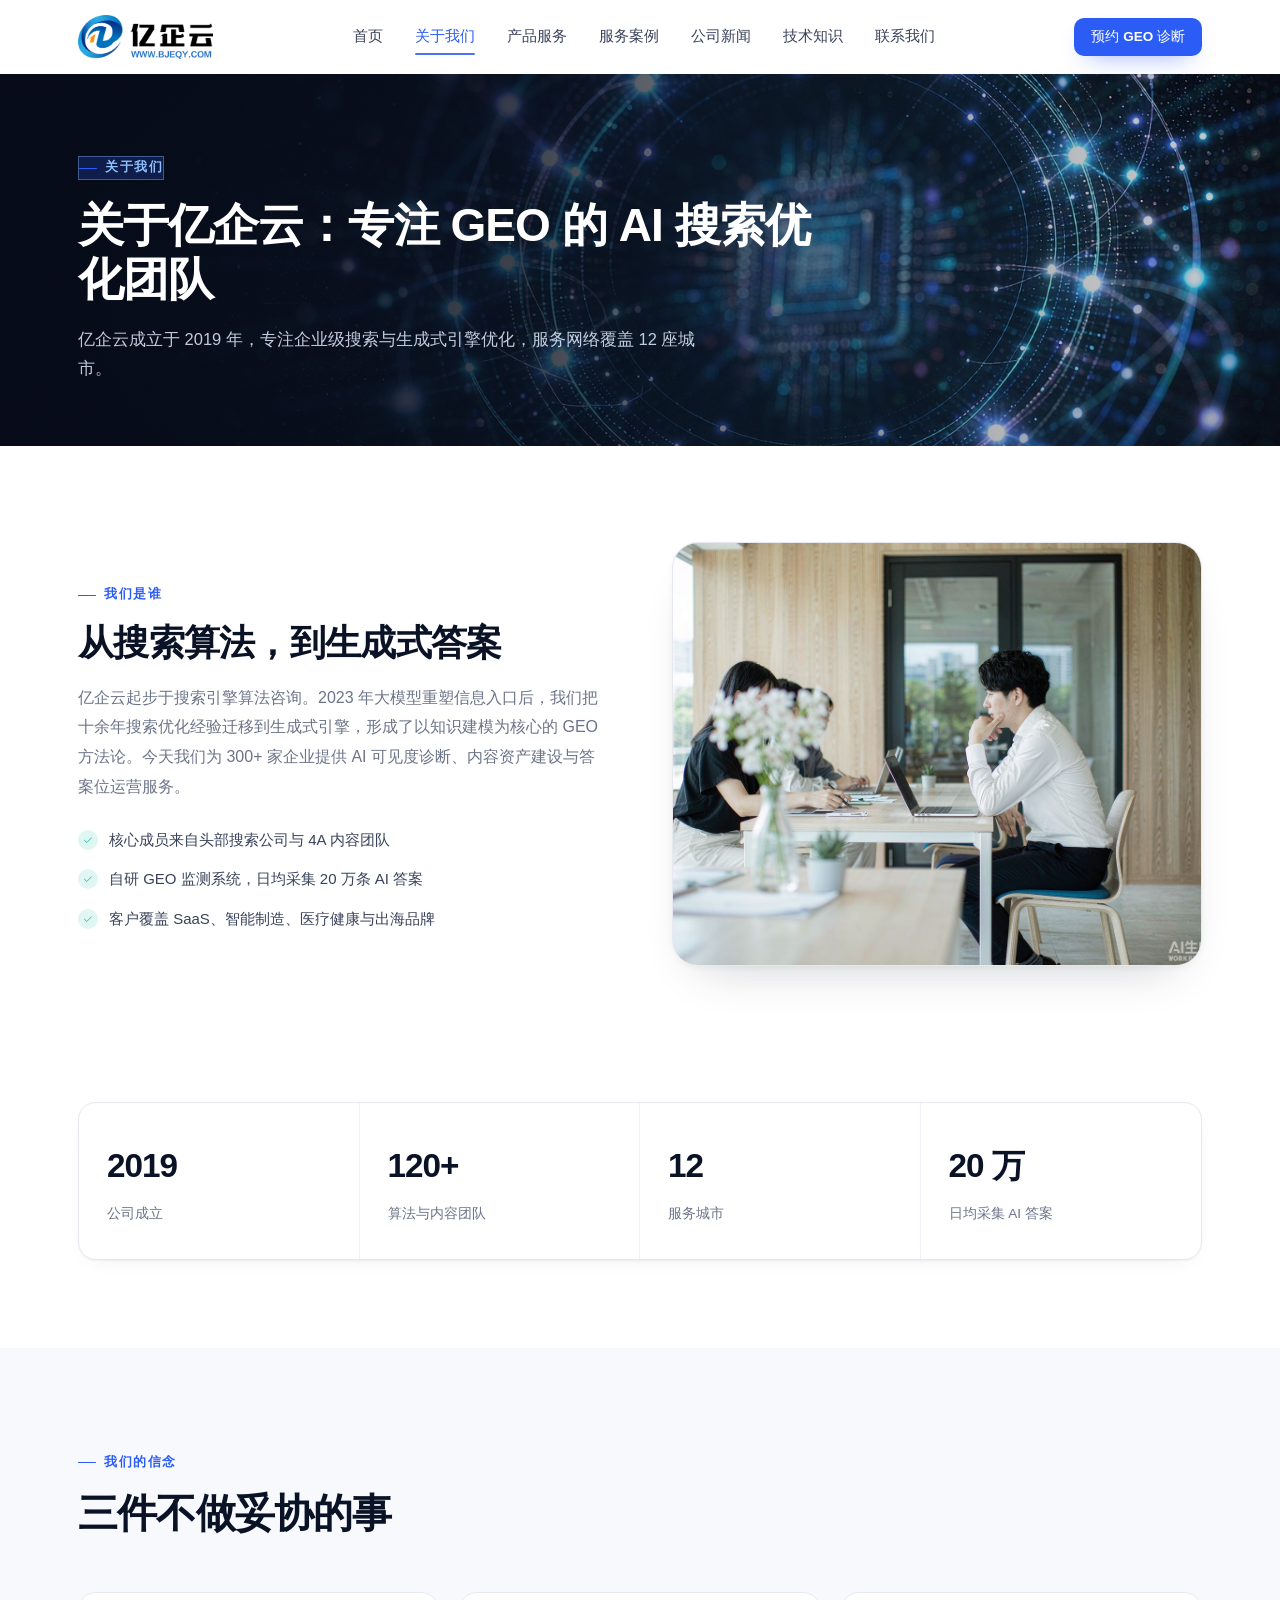
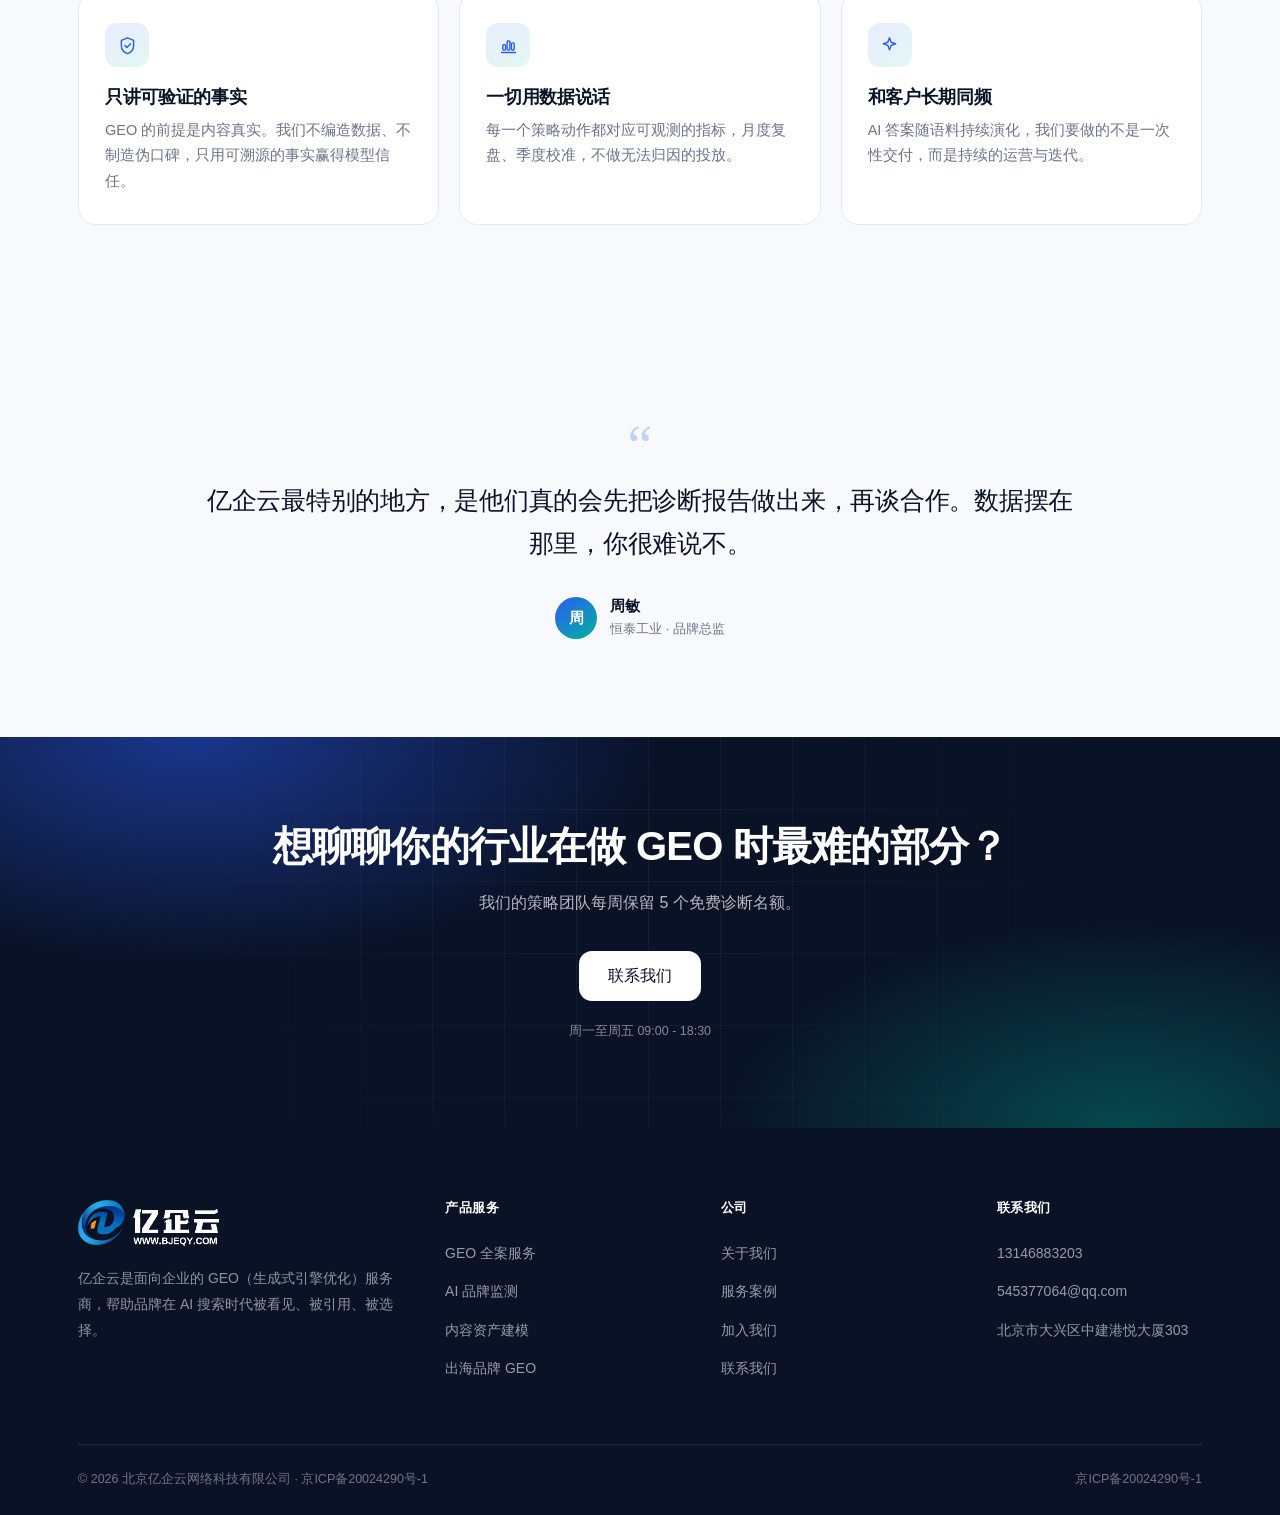
==== commit 330b0a14: "内容更新：北京公司信息/新联系方式/备案号；各栏目科技风 banner；首页粒子网络动态背景；构建时修正根绝对路径链接" ====
--- a/about/index.html
+++ b/about/index.html
@@ -8,20 +8,21 @@
 <link rel="icon" type="image/png" href="../assets/img/favicon.png">
 <link rel="apple-touch-icon" href="../assets/img/logo-mark.png">
 <link rel="stylesheet" href="../assets/css/site.css">
+<link rel="stylesheet" href="../assets/css/custom.css">
 <script src="../assets/js/base.js"></script>
-<link rel="canonical" href="https://__GH_HOST__/yiqiyun-site/about/"><meta name="robots" content="index,follow,max-image-preview:large"><meta name="keywords" content="亿企云,GEO团队,AI搜索优化公司,生成式引擎优化服务商"><meta property="og:title" content="关于亿企云 - 专注 GEO 的 AI 搜索优化团队"><meta property="og:description" content="亿企云成立于 2019 年，120+ 算法与内容专家，服务 300+ 企业与 12 座城市，自研 GEO 监测系统日均采集 20 万条 AI 答案。"><meta property="og:type" content="website"><meta property="og:url" content="https://__GH_HOST__/yiqiyun-site/about/"><meta property="og:site_name" content="亿企云"><meta property="og:image" content="https://__GH_HOST__/yiqiyun-site/assets/img/logo-color.png"><meta name="twitter:card" content="summary_large_image"><script id="jsonld-org" type="application/ld+json">{"@context":"https://schema.org","@type":"Organization","@id":"https://__GH_HOST__/yiqiyun-site/#organization","name":"亿企云","url":"https://__GH_HOST__/yiqiyun-site/","logo":"https://__GH_HOST__/yiqiyun-site/assets/img/logo-mark.png","description":"亿企云是面向企业的 GEO（生成式引擎优化）服务商，帮助品牌在 AI 搜索时代被看见、被引用、被选择。","contactPoint":[{"@type":"ContactPoint","telephone":"+4008880966","contactType":"customer service","availableLanguage":["zh-CN"]}],"email":"hello@yiqiyun.com","address":{"@type":"PostalAddress","streetAddress":"杭州市余杭区未来科技城 亿企云大厦 18F","addressCountry":"CN"}}</script><script id="jsonld-breadcrumb" type="application/ld+json">{"@context":"https://schema.org","@type":"BreadcrumbList","itemListElement":[{"@type":"ListItem","position":1,"name":"首页","item":"https://__GH_HOST__/yiqiyun-site/"},{"@type":"ListItem","position":2,"name":"关于我们","item":"https://__GH_HOST__/yiqiyun-site/about/"}]}</script></head>
+<link rel="canonical" href="https://Gefei888.github.io/yiqiyun-site/about/"><meta name="robots" content="index,follow,max-image-preview:large"><meta name="keywords" content="亿企云,GEO团队,AI搜索优化公司,生成式引擎优化服务商"><meta property="og:title" content="关于亿企云 - 专注 GEO 的 AI 搜索优化团队"><meta property="og:description" content="亿企云成立于 2019 年，120+ 算法与内容专家，服务 300+ 企业与 12 座城市，自研 GEO 监测系统日均采集 20 万条 AI 答案。"><meta property="og:type" content="website"><meta property="og:url" content="https://Gefei888.github.io/yiqiyun-site/about/"><meta property="og:site_name" content="亿企云"><meta property="og:image" content="https://Gefei888.github.io/yiqiyun-site/assets/img/logo-color.png"><meta name="twitter:card" content="summary_large_image"><script id="jsonld-org" type="application/ld+json">{"@context":"https://schema.org","@type":"Organization","@id":"https://Gefei888.github.io/yiqiyun-site/#organization","name":"亿企云","url":"https://Gefei888.github.io/yiqiyun-site/","logo":"https://Gefei888.github.io/yiqiyun-site/assets/img/logo-mark.png","description":"亿企云是面向企业的 GEO（生成式引擎优化）服务商，帮助品牌在 AI 搜索时代被看见、被引用、被选择。","contactPoint":[{"@type":"ContactPoint","telephone":"+13146883203","contactType":"customer service","availableLanguage":["zh-CN"]}],"email":"545377064@qq.com","address":{"@type":"PostalAddress","streetAddress":"北京市大兴区中建港悦大厦303","addressCountry":"CN"}}</script><script id="jsonld-breadcrumb" type="application/ld+json">{"@context":"https://schema.org","@type":"BreadcrumbList","itemListElement":[{"@type":"ListItem","position":1,"name":"首页","item":"https://Gefei888.github.io/yiqiyun-site/"},{"@type":"ListItem","position":2,"name":"关于我们","item":"https://Gefei888.github.io/yiqiyun-site/about/"}]}</script></head>
 <body data-page="about">
   <div id="header"><header class="site-header" id="siteHeader">
       <div class="wrap header-inner">
-        <a class="brand" href="/"><img class="brand-logo" src="/assets/img/logo-color.png" alt="亿企云"></a>
-        <nav class="nav"><a href="/" class="">首页</a><a href="/about/" class="is-active">关于我们</a><a href="/services/" class="">产品服务</a><a href="/cases/" class="">服务案例</a><a href="/news/" class="">公司新闻</a><a href="/knowledge/" class="">技术知识</a><a href="/contact/" class="">联系我们</a></nav>
+        <a class="brand" href="/yiqiyun-site/"><img class="brand-logo" src="/yiqiyun-site/assets/img/logo-color.png" alt="亿企云"></a>
+        <nav class="nav"><a href="/yiqiyun-site/" class="">首页</a><a href="/yiqiyun-site/about/" class="is-active">关于我们</a><a href="/yiqiyun-site/services/" class="">产品服务</a><a href="/yiqiyun-site/cases/" class="">服务案例</a><a href="/yiqiyun-site/news/" class="">公司新闻</a><a href="/yiqiyun-site/knowledge/" class="">技术知识</a><a href="/yiqiyun-site/contact/" class="">联系我们</a></nav>
         <div class="header-cta">
-          <a class="btn btn-primary btn-sm" href="/contact/">预约 GEO 诊断</a>
+          <a class="btn btn-primary btn-sm" href="/yiqiyun-site/contact/">预约 GEO 诊断</a>
           <button class="nav-toggle" id="navToggle" aria-label="菜单"><span></span><span></span><span></span></button>
         </div>
       </div>
     </header>
-    <div class="mobile-nav" id="mobileNav"><a href="/" class="">首页</a><a href="/about/" class="is-active">关于我们</a><a href="/services/" class="">产品服务</a><a href="/cases/" class="">服务案例</a><a href="/news/" class="">公司新闻</a><a href="/knowledge/" class="">技术知识</a><a href="/contact/" class="">联系我们</a></div></div>
+    <div class="mobile-nav" id="mobileNav"><a href="/yiqiyun-site/" class="">首页</a><a href="/yiqiyun-site/about/" class="is-active">关于我们</a><a href="/yiqiyun-site/services/" class="">产品服务</a><a href="/yiqiyun-site/cases/" class="">服务案例</a><a href="/yiqiyun-site/news/" class="">公司新闻</a><a href="/yiqiyun-site/knowledge/" class="">技术知识</a><a href="/yiqiyun-site/contact/" class="">联系我们</a></div></div>
   <main id="blocks"><section data-block-id="11" class="blk pagehead" data-type="pageHeader">
         <div class="wrap">
           <span class="eyebrow">关于我们</span>
@@ -38,7 +39,7 @@
               <ul class="checks"><li><span class="tick"><svg class="" viewBox="0 0 24 24" fill="none" stroke="currentColor" stroke-width="1.6" stroke-linecap="round" stroke-linejoin="round" aria-hidden="true"><path d="m5 12.6 4.6 4.4L19 7.6"></path></svg></span><span>核心成员来自头部搜索公司与 4A 内容团队</span></li><li><span class="tick"><svg class="" viewBox="0 0 24 24" fill="none" stroke="currentColor" stroke-width="1.6" stroke-linecap="round" stroke-linejoin="round" aria-hidden="true"><path d="m5 12.6 4.6 4.4L19 7.6"></path></svg></span><span>自研 GEO 监测系统，日均采集 20 万条 AI 答案</span></li><li><span class="tick"><svg class="" viewBox="0 0 24 24" fill="none" stroke="currentColor" stroke-width="1.6" stroke-linecap="round" stroke-linejoin="round" aria-hidden="true"><path d="m5 12.6 4.6 4.4L19 7.6"></path></svg></span><span>客户覆盖 SaaS、智能制造、医疗健康与出海品牌</span></li></ul>
               
             </div>
-            <div class="media"><img src="/assets/img/about.jpg" alt="从搜索算法，到生成式答案" loading="lazy" decoding="async"></div>
+            <div class="media"><img src="/yiqiyun-site/assets/img/about.jpg" alt="从搜索算法，到生成式答案" loading="lazy" decoding="async"></div>
           </div>
         </div>
       </section><section data-block-id="13" class="blk metrics"><div class="wrap"><div class="metrics-grid reveal in">
@@ -81,7 +82,7 @@
         <div class="wrap"><div class="cta-inner reveal in">
           <h2>想聊聊你的行业在做 GEO 时最难的部分？</h2>
           <p>我们的策略团队每周保留 5 个免费诊断名额。</p>
-          <div class="act"><a class="btn btn-dark btn-lg" href="/contact/">联系我们</a></div>
+          <div class="act"><a class="btn btn-dark btn-lg" href="/yiqiyun-site/contact/">联系我们</a></div>
           <div class="note">周一至周五 09:00 - 18:30</div>
         </div></div>
       </section></main>
@@ -89,28 +90,28 @@
       <div class="wrap">
         <div class="footer-top">
           <div>
-            <a class="brand" href="/">
-              <img class="brand-logo brand-logo-footer" src="/assets/img/logo-white.png" alt="亿企云">
+            <a class="brand" href="/yiqiyun-site/">
+              <img class="brand-logo brand-logo-footer" src="/yiqiyun-site/assets/img/logo-white.png" alt="亿企云">
             </a>
             <p class="footer-desc">亿企云是面向企业的 GEO（生成式引擎优化）服务商，帮助品牌在 AI 搜索时代被看见、被引用、被选择。</p>
           </div>
           <div class="footer-col">
             <h4>产品服务</h4>
-            <a href="/services/">GEO 全案服务</a><a href="/services/">AI 品牌监测</a><a href="/services/">内容资产建模</a><a href="/services/">出海品牌 GEO</a>
+            <a href="/yiqiyun-site/services/">GEO 全案服务</a><a href="/yiqiyun-site/services/">AI 品牌监测</a><a href="/yiqiyun-site/services/">内容资产建模</a><a href="/yiqiyun-site/services/">出海品牌 GEO</a>
           </div><div class="footer-col">
             <h4>公司</h4>
-            <a href="/about/">关于我们</a><a href="/cases/">服务案例</a><a href="/about/">加入我们</a><a href="/contact/">联系我们</a>
+            <a href="/yiqiyun-site/about/">关于我们</a><a href="/yiqiyun-site/cases/">服务案例</a><a href="/yiqiyun-site/about/">加入我们</a><a href="/yiqiyun-site/contact/">联系我们</a>
           </div>
           <div class="footer-col">
             <h4>联系我们</h4>
-            <span>400-8880-966</span>
-            <span>hello@yiqiyun.com</span>
-            <span>杭州市余杭区未来科技城 亿企云大厦 18F</span>
+            <span>13146883203</span>
+            <span>545377064@qq.com</span>
+            <span>北京市大兴区中建港悦大厦303</span>
           </div>
         </div>
         <div class="footer-bottom">
-          <span>© 2026 亿企云科技（杭州）有限公司  · 浙ICP备2026008866号-1</span>
-          <div class="links"><a href="#">隐私政策</a><a href="#">服务条款</a></div>
+          <span>© 2026 北京亿企云网络科技有限公司  · 京ICP备20024290号-1</span>
+          <div class="links"><a href="https://beian.miit.gov.cn/">京ICP备20024290号-1</a></div>
         </div>
       </div>
     </footer></div>
@@ -118,6 +119,7 @@
   <script src="../assets/js/cloud.js"></script>
   <script src="../assets/js/blocks.js"></script>
   <script src="../assets/js/site.js"></script>
+  <script src="../assets/js/enhance.js"></script>
 
 
 </body></html>
--- a/assets/css/custom.css
+++ b/assets/css/custom.css
@@ -0,0 +1,52 @@
+/* 亿企云 · 静态版视觉增强
+   1) 内页首屏 banner：互联网科技风格背景图 + 左侧深色渐变保证文字可读
+   2) 首页 Hero：Canvas 粒子网络动态背景（见 enhance.js） */
+.pagehead {
+  position: relative;
+  overflow: hidden;
+  border-bottom: none;
+  color: #fff;
+}
+.pagehead::before {
+  content: "";
+  position: absolute;
+  inset: 0;
+  background-size: cover;
+  background-position: center right;
+}
+.pagehead::after {
+  content: "";
+  position: absolute;
+  inset: 0;
+  background: linear-gradient(90deg,
+    rgba(7, 12, 26, .93) 0%,
+    rgba(7, 12, 26, .78) 40%,
+    rgba(7, 12, 26, .30) 78%,
+    rgba(7, 12, 26, .18) 100%);
+}
+.pagehead > .wrap { position: relative; z-index: 2; }
+.pagehead .eyebrow {
+  color: #8FC1FF;
+  background: rgba(43, 92, 246, .22);
+  border: 1px solid rgba(143, 193, 255, .38);
+}
+.pagehead h1 { color: #fff; }
+.pagehead p { color: rgba(226, 236, 255, .85); }
+
+body[data-page="about"]     .pagehead::before { background-image: url(../img/banner-about.jpg); }
+body[data-page="services"]  .pagehead::before { background-image: url(../img/banner-services.jpg); }
+body[data-page="cases"]     .pagehead::before { background-image: url(../img/banner-cases.jpg); }
+body[data-page="news"]      .pagehead::before { background-image: url(../img/banner-news.jpg); }
+body[data-page="knowledge"] .pagehead::before { background-image: url(../img/banner-knowledge.jpg); }
+body[data-page="contact"]   .pagehead::before { background-image: url(../img/banner-contact.jpg); }
+
+/* 首页 Hero 粒子动画层 */
+.hero { position: relative; }
+.hero > .yc-hero-canvas {
+  position: absolute;
+  inset: 0;
+  width: 100%;
+  height: 100%;
+  pointer-events: none;
+}
+.hero > .yc-hero-canvas ~ * { position: relative; }
